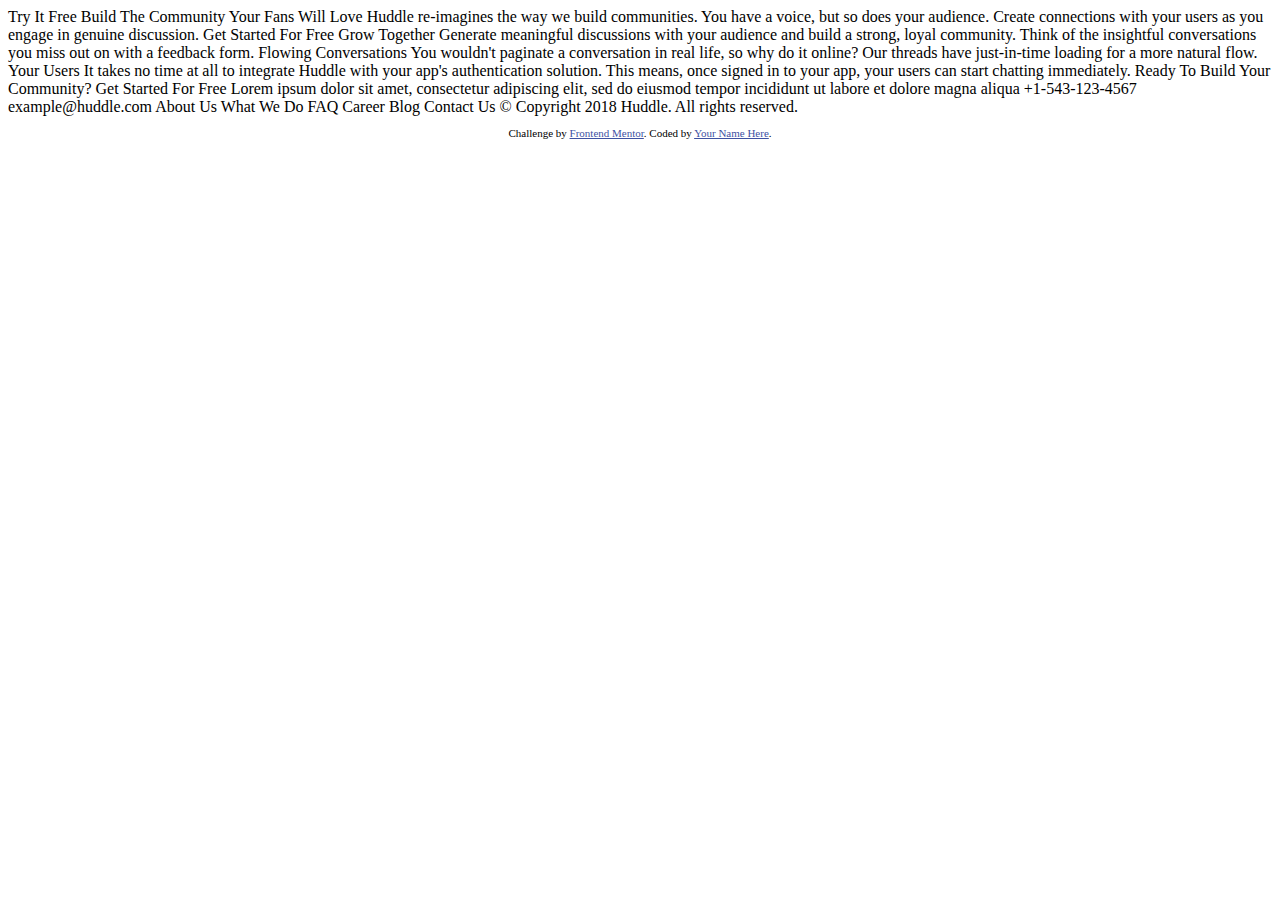
==== huddle-landing-page-945317-master/index.html @ 1561a996 "frontendmentor first challenge" ====
<!DOCTYPE html>
<html lang="en">
<head>
  <meta charset="UTF-8">
  <meta name="viewport" content="width=device-width, initial-scale=1.0"> <!-- displays site properly based on user's device -->

  <link rel="icon" type="image/png" sizes="32x32" href="./images/favicon-32x32.png">
  
  <title>Frontend Mentor | Huddle landing page with alternating feature blocks</title>

  <!-- Feel free to remove these styles or customise in your own stylesheet 👍 -->
  <style>
    .attribution { font-size: 11px; text-align: center; }
    .attribution a { color: hsl(228, 45%, 44%); }
  </style>
</head>
<body>

  Try It Free

  Build The Community Your Fans Will Love

  Huddle re-imagines the way we build communities. You have a voice, but so does your audience. 
  Create connections with your users as you engage in genuine discussion. 

  Get Started For Free

  Grow Together

  Generate meaningful discussions with your audience and build a strong, loyal community. 
  Think of the insightful conversations you miss out on with a feedback form. 

  Flowing Conversations

  You wouldn't paginate a conversation in real life, so why do it online? Our threads 
  have just-in-time loading for a more natural flow.

  Your Users

  It takes no time at all to integrate Huddle with your app's authentication solution. 
  This means, once signed in to your app, your users can start chatting immediately.

  Ready To Build Your Community?

  Get Started For Free

  Lorem ipsum dolor sit amet, consectetur adipiscing elit, sed do eiusmod tempor 
  incididunt ut labore et dolore magna aliqua

  +1-543-123-4567
  example@huddle.com

  About Us
  What We Do
  FAQ

  Career
  Blog
  Contact Us

  &copy; Copyright 2018 Huddle. All rights reserved.

  <footer>
    <p class="attribution">
      Challenge by <a href="https://www.frontendmentor.io?ref=challenge" target="_blank">Frontend Mentor</a>. 
      Coded by <a href="#">Your Name Here</a>.
    </p>
  </footer>
</body>
</html>
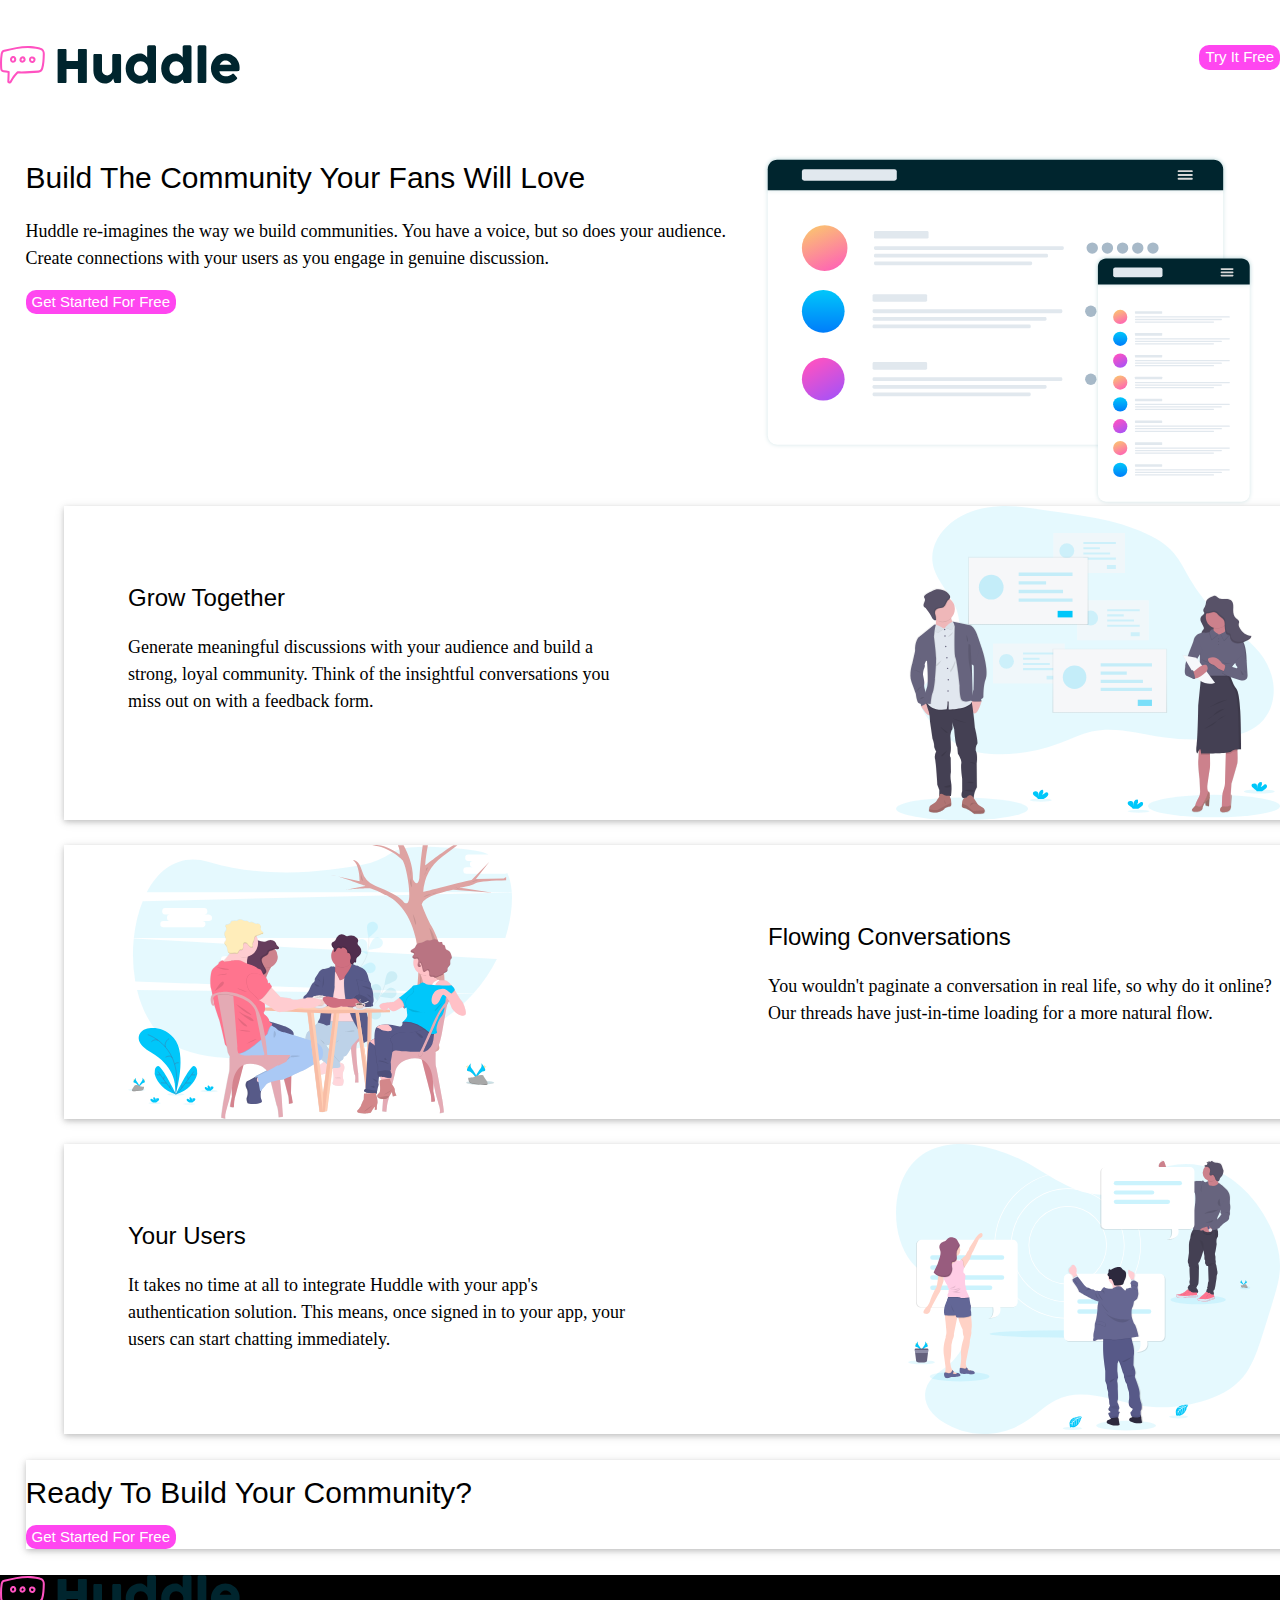
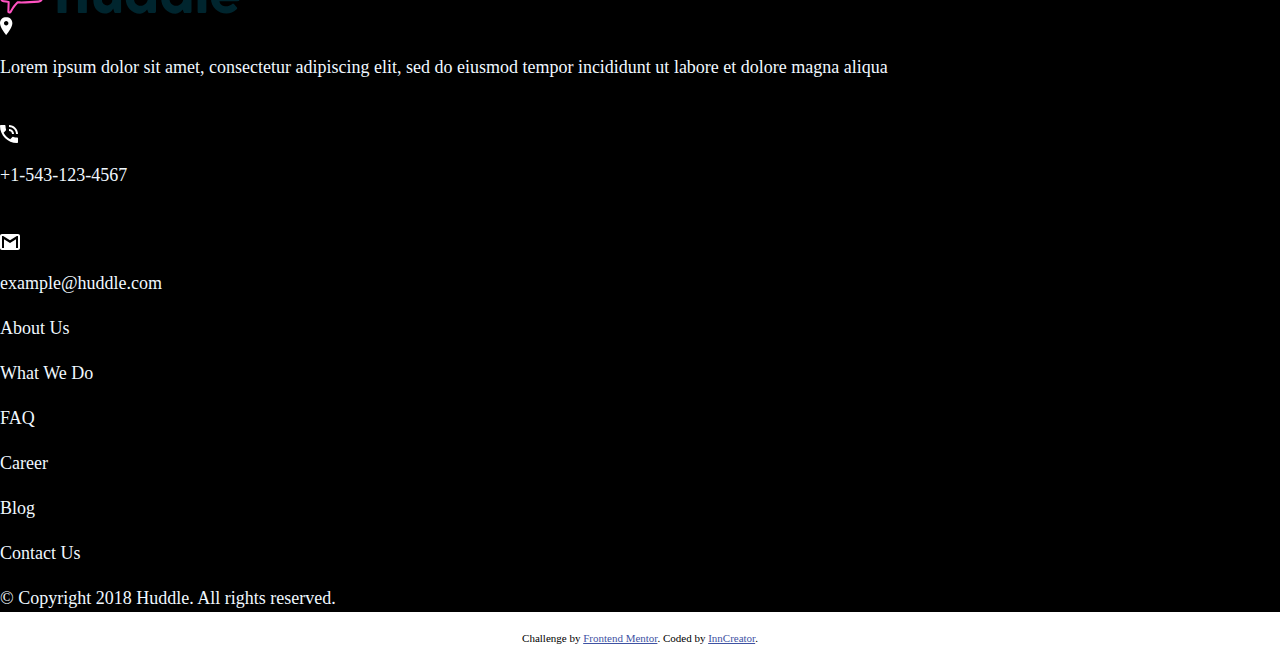
==== commit 55ba0b23: "frontendmentor challenge" ====
--- a/huddle-landing-page-945317-master/index.html
+++ b/huddle-landing-page-945317-master/index.html
@@ -5,7 +5,8 @@
   <meta name="viewport" content="width=device-width, initial-scale=1.0"> <!-- displays site properly based on user's device -->
 
   <link rel="icon" type="image/png" sizes="32x32" href="./images/favicon-32x32.png">
-  
+  <link rel="stylesheet" href="css/style.css">
+  <link rel="stylesheet" href="https://www.w3schools.com/w3css/4/w3.css">
   <title>Frontend Mentor | Huddle landing page with alternating feature blocks</title>
 
   <!-- Feel free to remove these styles or customise in your own stylesheet 👍 -->
@@ -15,55 +16,85 @@
   </style>
 </head>
 <body>
-
-  Try It Free
-
-  Build The Community Your Fans Will Love
-
-  Huddle re-imagines the way we build communities. You have a voice, but so does your audience. 
-  Create connections with your users as you engage in genuine discussion. 
-
-  Get Started For Free
-
-  Grow Together
-
-  Generate meaningful discussions with your audience and build a strong, loyal community. 
-  Think of the insightful conversations you miss out on with a feedback form. 
-
-  Flowing Conversations
-
-  You wouldn't paginate a conversation in real life, so why do it online? Our threads 
-  have just-in-time loading for a more natural flow.
-
-  Your Users
-
-  It takes no time at all to integrate Huddle with your app's authentication solution. 
-  This means, once signed in to your app, your users can start chatting immediately.
-
-  Ready To Build Your Community?
-
-  Get Started For Free
-
-  Lorem ipsum dolor sit amet, consectetur adipiscing elit, sed do eiusmod tempor 
-  incididunt ut labore et dolore magna aliqua
-
-  +1-543-123-4567
-  example@huddle.com
-
-  About Us
-  What We Do
-  FAQ
-
-  Career
-  Blog
-  Contact Us
-
-  &copy; Copyright 2018 Huddle. All rights reserved.
-
+  <br><br>
+  <header class="header w3-cell-row ">
+    <img src="images/logo.svg" alt="">
+      <button >Try It Free</button>
+  </header>
+  <br>
+  <br>
+  <main class="main">
+      <div >
+          <img src="images/illustration-mockups.svg" alt="" class="responsive">
+      </div>
+    <div>
+      <h2>Build The Community Your Fans Will Love</h2>
+      <p>Huddle re-imagines the way we build communities. You have a voice, but so does your audience. 
+        Create connections with your users as you engage in genuine discussion. </p>
+      <button>Get Started For Free</button>
+    </div>
+  </main>
+  <br>
+  <div class="grow w3-cell-row w3-card ">
+    <div class="growone">
+        <h3>Grow Together</h3>
+        <p>Generate meaningful discussions with your audience and build a strong, loyal community. 
+          Think of the insightful conversations you miss out on with a feedback form. </p>
+    </div>
+    <img src="images/illustration-grow-together.svg" alt="" class="responsive">
+  </div>
+  <div class="float w3-cell-row w3-card ">
+    <div class="floatone">
+        <h3>Flowing Conversations</h3>
+        <p>You wouldn't paginate a conversation in real life, so why do it online? Our threads 
+          have just-in-time loading for a more natural flow.</p>
+    </div>
+    <img src="images/illustration-flowing-conversation.svg" alt="" class="responsive">
+  </div>
+  <div class="users w3-cell-row w3-card ">
+      <img src="images/illustration-your-users.svg" alt="" class="responsive">
+    <div class="usersone">
+        <h3>Your Users</h3>
+        <p>It takes no time at all to integrate Huddle with your app's authentication solution. 
+          This means, once signed in to your app, your users can start chatting immediately.</p>
+    </div>
+  </div>
+  <div class="build w3-cell-row w3-card ">
+    <h2>Ready To Build Your Community?</h2>
+    <button>Get Started For Free</button>
+  </div>  
+  <div class="bottom">
+    <div >
+      <img src="images/logo.svg" alt="">
+      <br>
+      <img src="images/icon-location.svg" alt="">
+      <p>Lorem ipsum dolor sit amet, consectetur adipiscing elit, sed do eiusmod tempor 
+        incididunt ut labore et dolore magna aliqua</p>
+      <br>
+      <img src="images/icon-phone.svg" alt="">
+      <p>+1-543-123-4567</p>
+      <br>
+      <img src="images/icon-email.svg" alt="">
+      <p>example@huddle.com</p>
+    </div>
+    <div>
+      <p>About Us</p>
+      <p>What We Do</p>
+      <p>FAQ</p>
+    </div>
+    <div>
+      <p>Career</p>
+      <p>Blog</p>
+      <p>Contact Us</p>
+    </div>
+    <div>
+      <p>&copy; Copyright 2018 Huddle. All rights reserved.</p>
+    </div>
+  </div>
   <footer>
     <p class="attribution">
       Challenge by <a href="https://www.frontendmentor.io?ref=challenge" target="_blank">Frontend Mentor</a>. 
-      Coded by <a href="#">Your Name Here</a>.
+      Coded by <a href="https://twitter.com/InnCreator">InnCreator</a>.
     </p>
   </footer>
 </body>
--- a/huddle-landing-page-945317-master/css/style.css
+++ b/huddle-landing-page-945317-master/css/style.css
@@ -0,0 +1,110 @@
+@import url('https://fonts.google.com/specimen/Poppins');
+@import url('https://fonts.google.com/specimen/Open+Sans');
+@import url('https://fontawesome.com/');
+body{
+     margin-right: 10;
+     padding: 0;
+}
+button{
+    color: white;
+    border: none;
+    border-radius: 10px;
+    text-align: center;
+    background-color: rgba(255, 0, 234, 0.726);
+    box-shadow: 2 14px 8px 2 rgba(0,0,0,0.2);
+}
+p  {
+    Font-size: 18px;
+    font-weight: 400;
+    font-family: "Poppins";
+}
+h2{
+    font-weight: 600;
+    font-family: "Open Sans";
+}
+h3{
+    font-weight: 700;
+    font-family: "Open Sans";
+}
+.header img {
+    float: left;
+}
+.header button {
+    float: right;
+    float: clear;
+    
+}
+main {
+    background: url(bg-hero-desktop.svg);
+    margin: 2% 2%;
+}
+.main img{
+    float: right;
+    float: clear;
+}
+.grow  {
+    box-align: center;
+    box-shadow: 0 4px 8px 0 rgba(0,0,0,0.2);
+    margin: 2% 5%;
+    /* width: 80%; */
+}
+.growone{
+    float: left;
+    width: 40%;
+    margin-left: 5%;
+    margin-top: 5%; 
+}
+.grow img{
+    float: right;
+    width: 30%;
+    margin-right: 5%;
+    height: auto;
+}
+.float{
+    float: center;
+    box-shadow: 0 4px 8px 0 rgba(0,0,0,0.2);
+    margin: 2% 5%;
+}
+.float img {
+    float: left;
+    width: 30%;
+    margin-left: 5%;
+    height: auto;
+    
+}
+.floatone{
+    float: right;
+    width: 40%;
+    margin-right: 5%;
+    margin-top: 5%; 
+}
+.users{
+    box-shadow: 2px 4px 8px 2px rgba(0,0,0,0.2);
+    margin: 2% 5%;
+}
+.users img{
+    float: right;
+    width: 30%;
+    margin-right: 5%;
+    height: auto;
+}
+.usersone{
+    float: left;
+    width: 40%;
+    margin-left: 5%;
+    margin-top: 5%; 
+}
+.build{
+    float: center;
+    margin-right: 30%;
+    width: 50%;
+    margin: 2%;
+}
+.responsive{
+    width: 40%;
+    height: auto;
+}
+.bottom{
+    color: aliceblue;
+    background-color: black;
+}
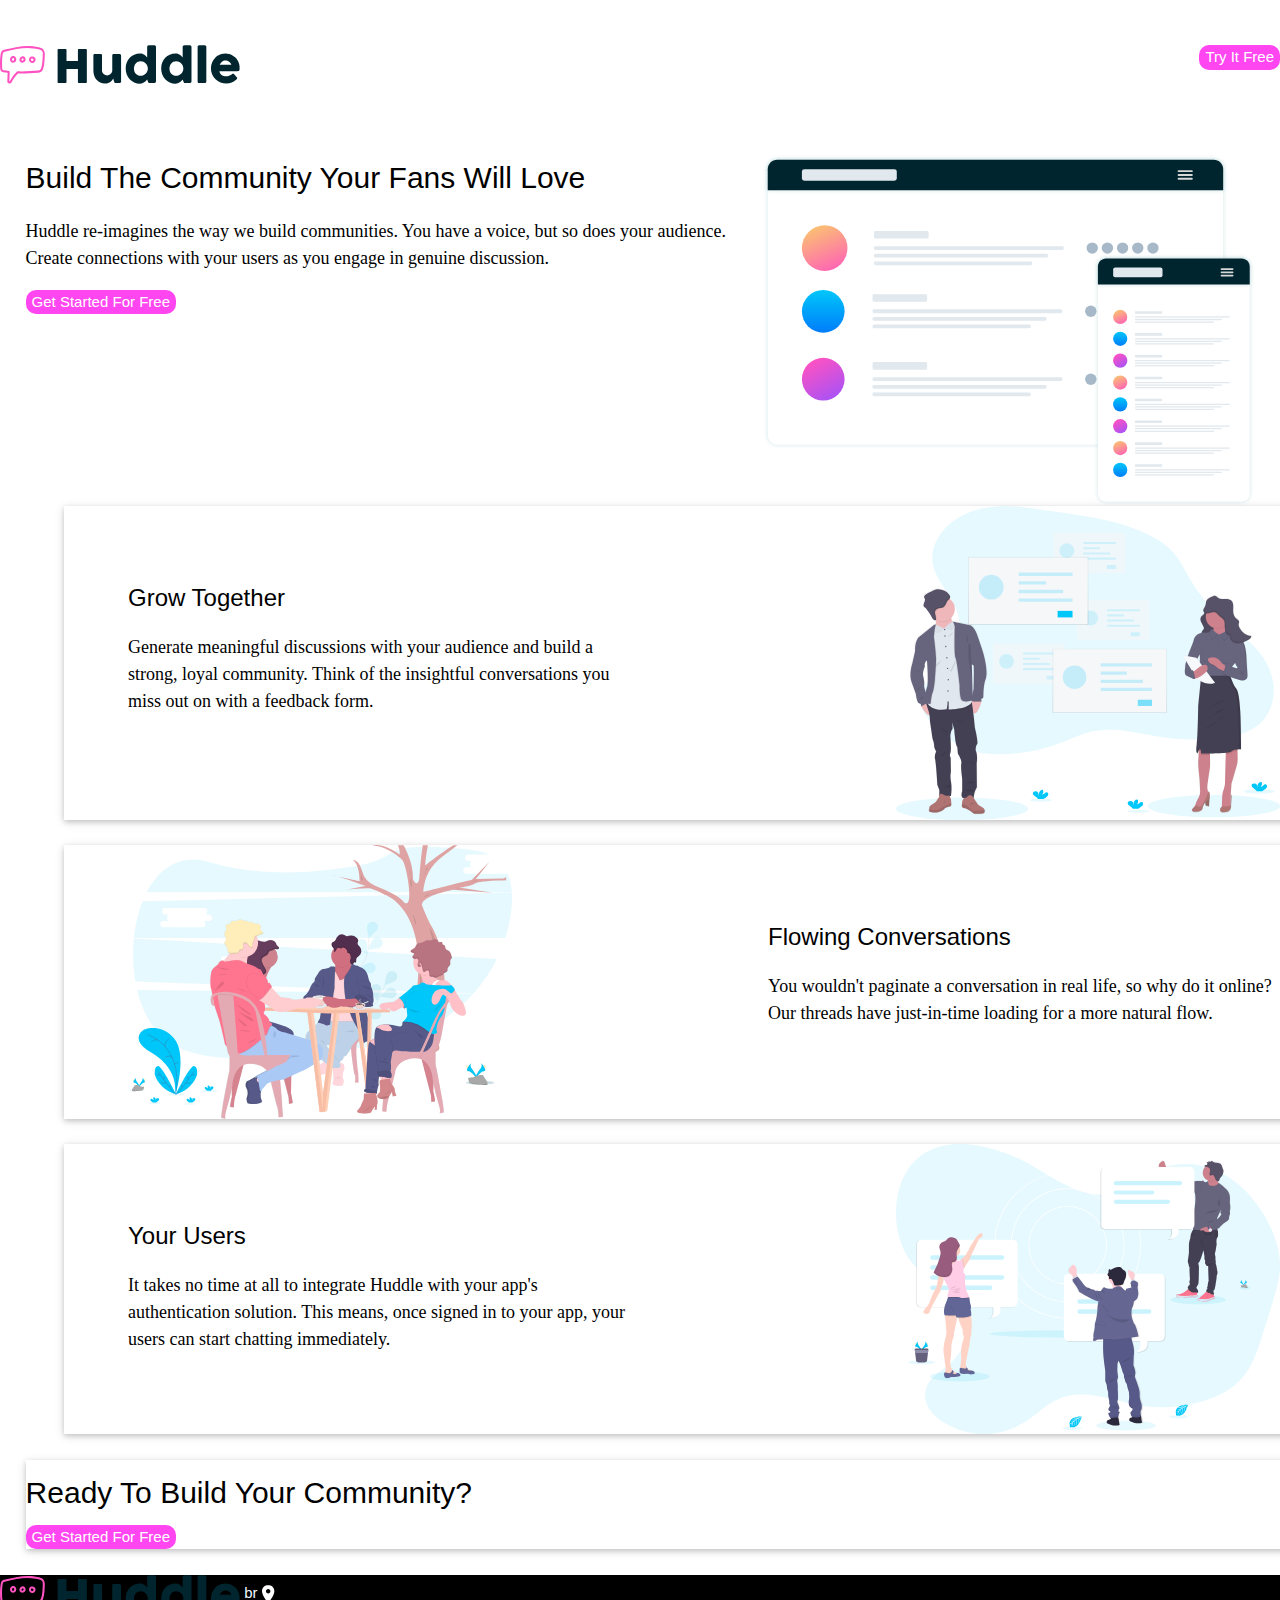
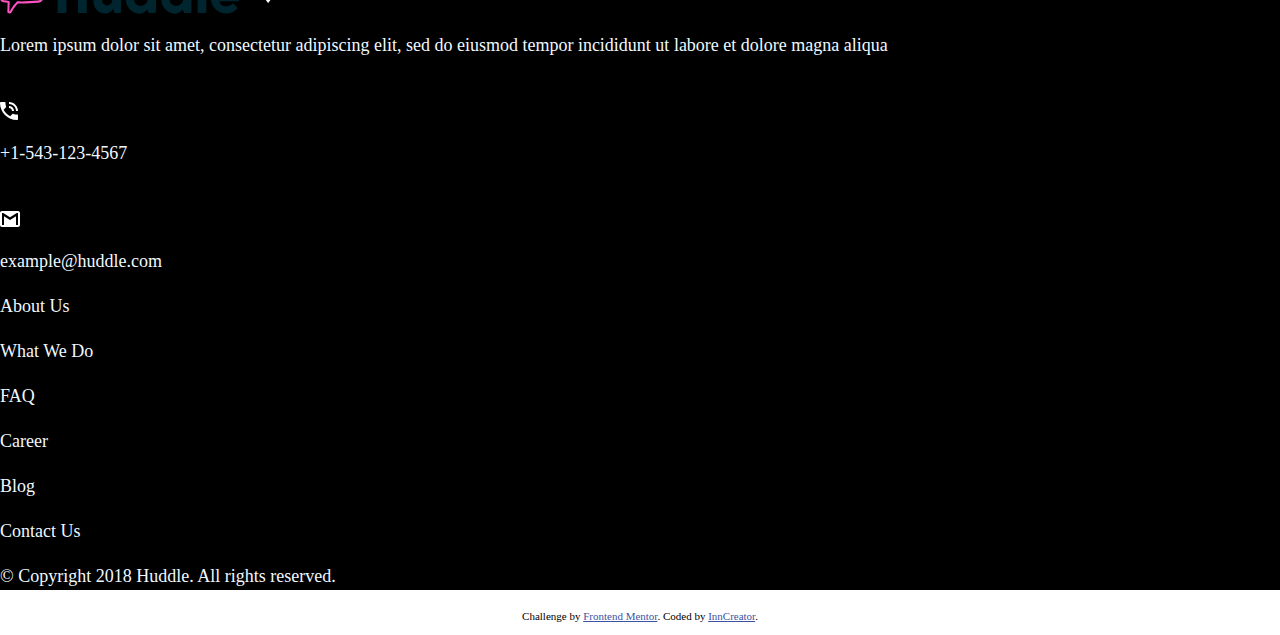
==== commit d4679f2e: "margins, ugh" ====
--- a/huddle-landing-page-945317-master/index.html
+++ b/huddle-landing-page-945317-master/index.html
@@ -66,7 +66,7 @@
   <div class="bottom">
     <div >
       <img src="images/logo.svg" alt="">
-      <br>
+      br
       <img src="images/icon-location.svg" alt="">
       <p>Lorem ipsum dolor sit amet, consectetur adipiscing elit, sed do eiusmod tempor 
         incididunt ut labore et dolore magna aliqua</p>
--- a/huddle-landing-page-945317-master/css/style.css
+++ b/huddle-landing-page-945317-master/css/style.css
@@ -2,8 +2,7 @@
 @import url('https://fonts.google.com/specimen/Open+Sans');
 @import url('https://fontawesome.com/');
 body{
-     margin-right: 10;
-     padding: 0;
+     padding-right: 10;
 }
 button{
     color: white;
@@ -26,6 +25,9 @@
     font-weight: 700;
     font-family: "Open Sans";
 }
+.header{
+    grid-row: 2;
+}
 .header img {
     float: left;
 }
@@ -44,9 +46,9 @@
 }
 .grow  {
     box-align: center;
-    box-shadow: 0 4px 8px 0 rgba(0,0,0,0.2);
+    box-shadow: 2 4px 8px 2 rgba(0,0,0,0.2);
     margin: 2% 5%;
-    /* width: 80%; */
+    width: 80%;
 }
 .growone{
     float: left;
@@ -64,6 +66,7 @@
     float: center;
     box-shadow: 0 4px 8px 0 rgba(0,0,0,0.2);
     margin: 2% 5%;
+    width: 80%;
 }
 .float img {
     float: left;
@@ -81,6 +84,7 @@
 .users{
     box-shadow: 2px 4px 8px 2px rgba(0,0,0,0.2);
     margin: 2% 5%;
+    width: 80%;
 }
 .users img{
     float: right;
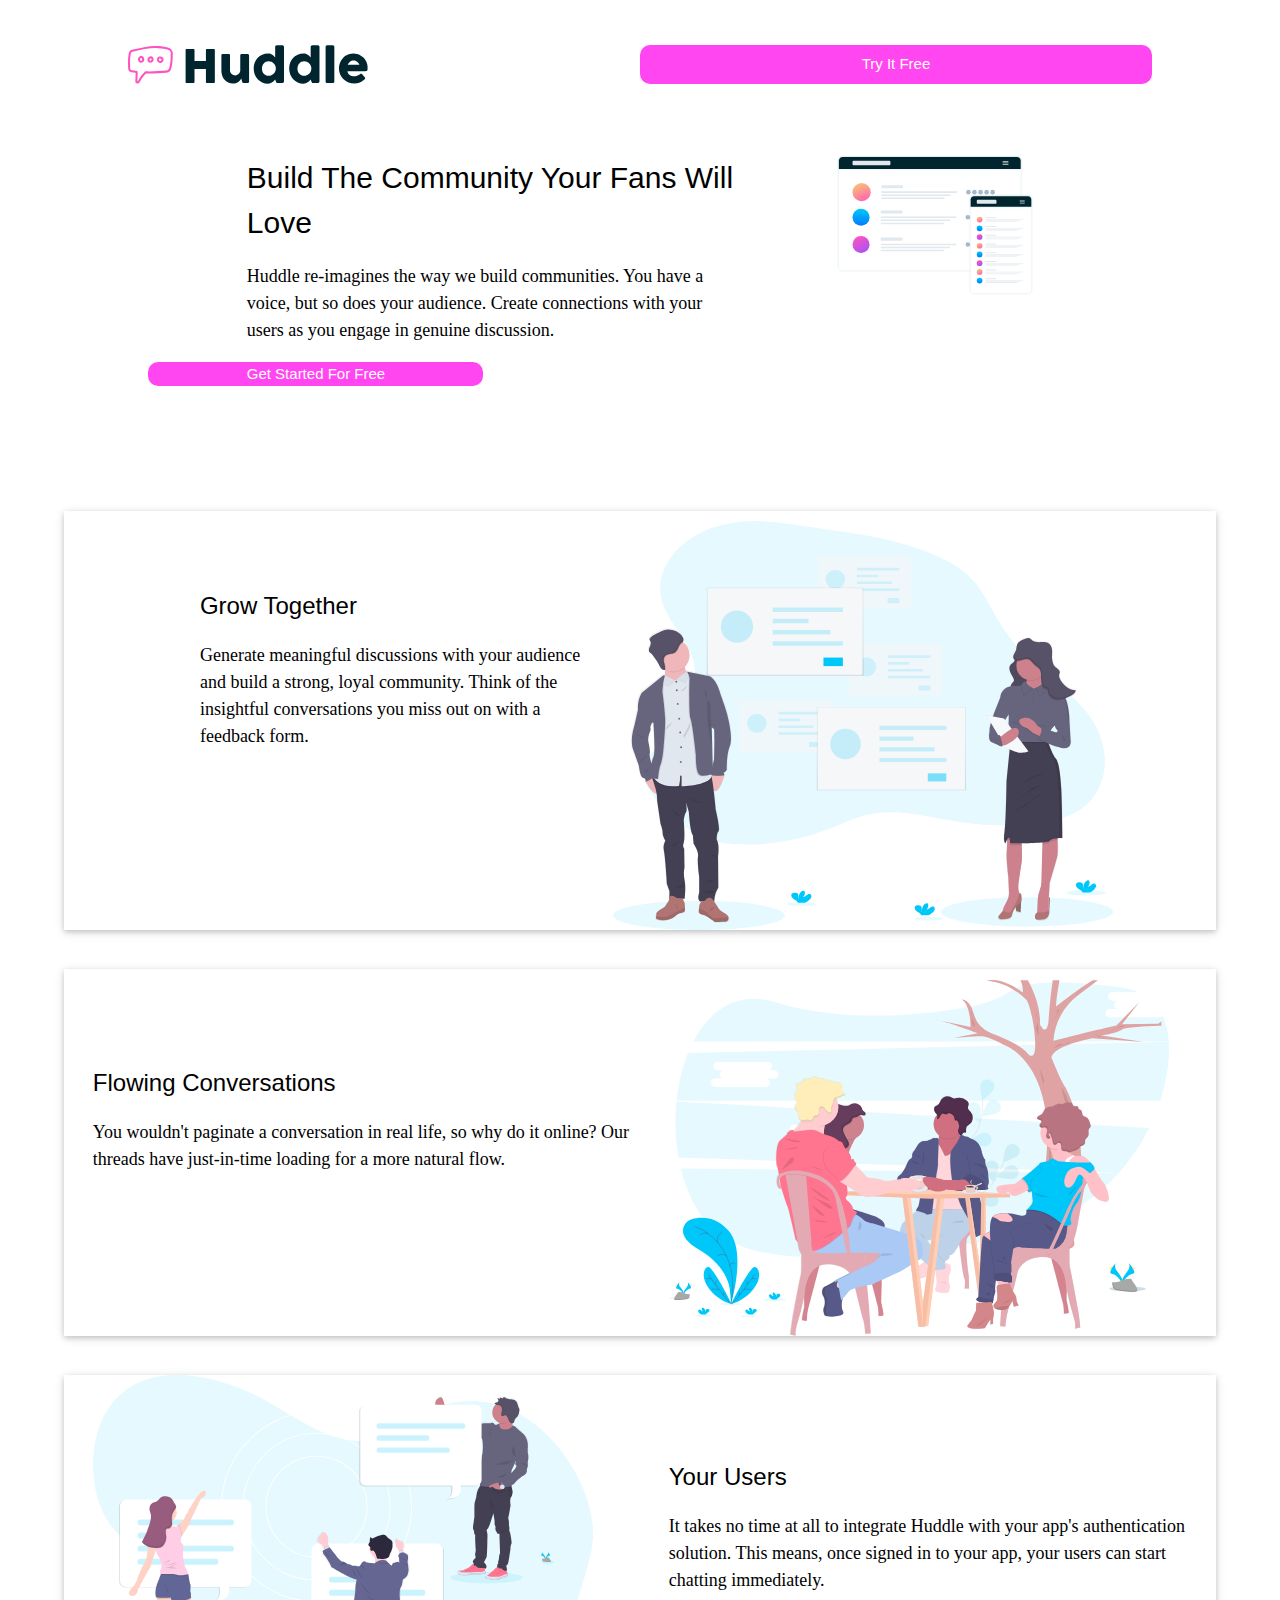
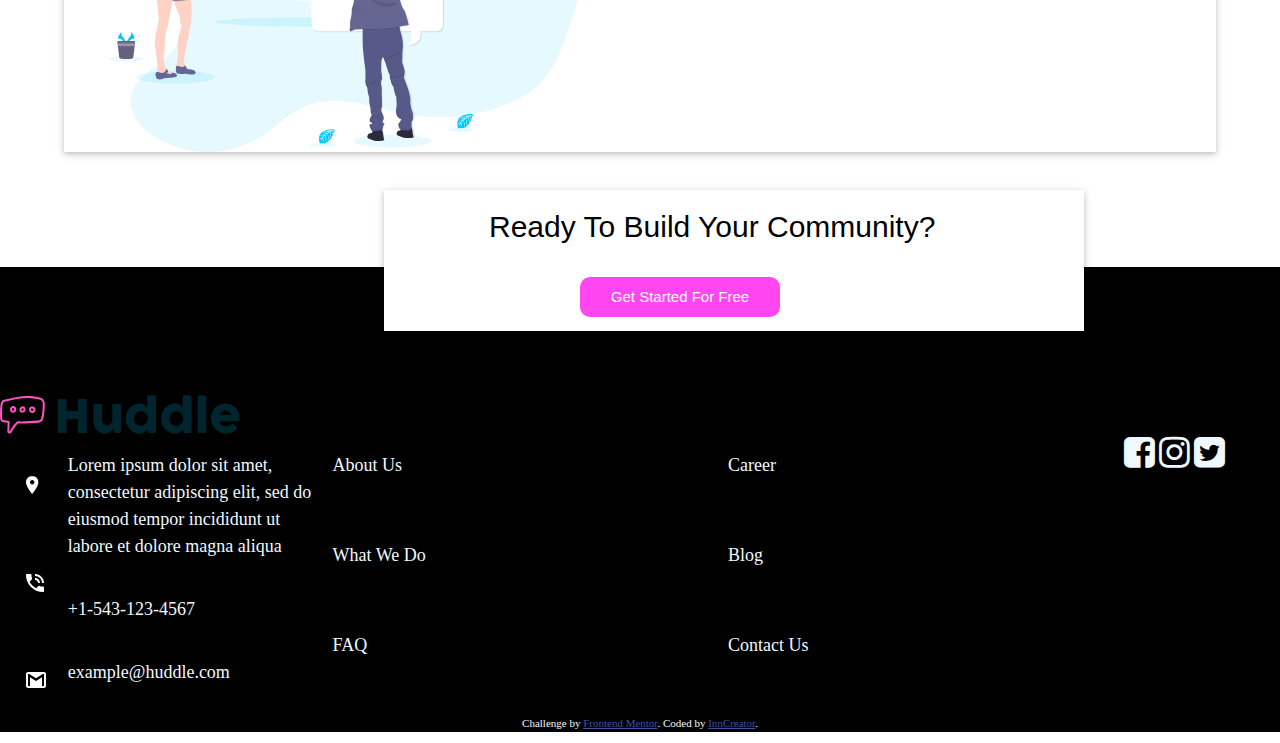
==== commit 77ffa297: "finished landing page" ====
--- a/huddle-landing-page-945317-master/index.html
+++ b/huddle-landing-page-945317-master/index.html
@@ -3,7 +3,7 @@
 <head>
   <meta charset="UTF-8">
   <meta name="viewport" content="width=device-width, initial-scale=1.0"> <!-- displays site properly based on user's device -->
-
+  <link rel="stylesheet" href="https://cdnjs.cloudflare.com/ajax/libs/font-awesome/4.7.0/css/font-awesome.min.css">
   <link rel="icon" type="image/png" sizes="32x32" href="./images/favicon-32x32.png">
   <link rel="stylesheet" href="css/style.css">
   <link rel="stylesheet" href="https://www.w3schools.com/w3css/4/w3.css">
@@ -17,25 +17,27 @@
 </head>
 <body>
   <br><br>
-  <header class="header w3-cell-row ">
-    <img src="images/logo.svg" alt="">
-      <button >Try It Free</button>
-  </header>
+  <div class="head">
+      <header class="header grid ">
+          <img src="images/logo.svg" alt="">
+            <button >Try It Free</button>
+        </header>
+        <br>
+        <br>
+        <main class="main" >
+            <div >
+                <img src="images/illustration-mockups.svg" alt="" class="responsive">
+            </div>
+          <div>
+            <h2>Build The Community Your Fans Will Love</h2>
+            <p>Huddle re-imagines the way we build communities. You have a voice, but so does your audience. 
+              Create connections with your users as you engage in genuine discussion. </p>
+            <button>Get Started For Free</button>
+          </div>
+        </main>
+  </div>
   <br>
-  <br>
-  <main class="main">
-      <div >
-          <img src="images/illustration-mockups.svg" alt="" class="responsive">
-      </div>
-    <div>
-      <h2>Build The Community Your Fans Will Love</h2>
-      <p>Huddle re-imagines the way we build communities. You have a voice, but so does your audience. 
-        Create connections with your users as you engage in genuine discussion. </p>
-      <button>Get Started For Free</button>
-    </div>
-  </main>
-  <br>
-  <div class="grow w3-cell-row w3-card ">
+  <div class="grow grid w3-card ">
     <div class="growone">
         <h3>Grow Together</h3>
         <p>Generate meaningful discussions with your audience and build a strong, loyal community. 
@@ -43,7 +45,7 @@
     </div>
     <img src="images/illustration-grow-together.svg" alt="" class="responsive">
   </div>
-  <div class="float w3-cell-row w3-card ">
+  <div class="float grid w3-card ">
     <div class="floatone">
         <h3>Flowing Conversations</h3>
         <p>You wouldn't paginate a conversation in real life, so why do it online? Our threads 
@@ -51,7 +53,7 @@
     </div>
     <img src="images/illustration-flowing-conversation.svg" alt="" class="responsive">
   </div>
-  <div class="users w3-cell-row w3-card ">
+  <div class="users grid w3-card ">
       <img src="images/illustration-your-users.svg" alt="" class="responsive">
     <div class="usersone">
         <h3>Your Users</h3>
@@ -59,43 +61,54 @@
           This means, once signed in to your app, your users can start chatting immediately.</p>
     </div>
   </div>
-  <div class="build w3-cell-row w3-card ">
+  <div class="build grid1 w3-card ">
     <h2>Ready To Build Your Community?</h2>
     <button>Get Started For Free</button>
   </div>  
   <div class="bottom">
-    <div >
-      <img src="images/logo.svg" alt="">
-      br
-      <img src="images/icon-location.svg" alt="">
-      <p>Lorem ipsum dolor sit amet, consectetur adipiscing elit, sed do eiusmod tempor 
-        incididunt ut labore et dolore magna aliqua</p>
-      <br>
-      <img src="images/icon-phone.svg" alt="">
-      <p>+1-543-123-4567</p>
-      <br>
-      <img src="images/icon-email.svg" alt="">
-      <p>example@huddle.com</p>
+    <div class="bottom-content">
+       <img src="images/logo.svg" alt="">
+        <div class="gridcol">
+            <div class="gridrow" >
+              <br>
+              <img src="images/icon-location.svg" alt="">
+              <br>
+              <br>
+              <img src="images/icon-phone.svg" alt="">
+              <br>
+              <br>
+              <img src="images/icon-email.svg" alt="">
+            </div>
+            <div class="gridrow">
+                <p>Lorem ipsum dolor sit amet, consectetur adipiscing elit, sed do eiusmod tempor 
+                  incididunt ut labore et dolore magna aliqua</p>
+                <p>+1-543-123-4567</p>
+                <p>example@huddle.com</p>
+            </div>
+            <div class="gridrow">
+              <p>About Us</p>
+              <p>What We Do</p>
+              <p>FAQ</p>
+            </div>
+            <div class="gridrow">
+              <p>Career</p>
+              <p>Blog</p>
+              <p>Contact Us</p>
+            </div>
+            <div>
+                <i class="fa fa-facebook-square" style="font-size:36px"></i>
+                <i class="fa fa-instagram" style="font-size:36px"></i>
+                <i class="fa fa-twitter-square" style="font-size:36px"></i>
+            </div>
+        </div>
     </div>
-    <div>
-      <p>About Us</p>
-      <p>What We Do</p>
-      <p>FAQ</p>
-    </div>
-    <div>
-      <p>Career</p>
-      <p>Blog</p>
-      <p>Contact Us</p>
-    </div>
-    <div>
-      <p>&copy; Copyright 2018 Huddle. All rights reserved.</p>
-    </div>
+    <footer>
+        <p class="attribution">
+          Challenge by <a href="https://www.frontendmentor.io?ref=challenge" target="_blank">Frontend Mentor</a>. 
+          Coded by <a href="https://twitter.com/InnCreator">InnCreator</a>.
+        </p>
+      </footer>
   </div>
-  <footer>
-    <p class="attribution">
-      Challenge by <a href="https://www.frontendmentor.io?ref=challenge" target="_blank">Frontend Mentor</a>. 
-      Coded by <a href="https://twitter.com/InnCreator">InnCreator</a>.
-    </p>
-  </footer>
+
 </body>
 </html>--- a/huddle-landing-page-945317-master/css/style.css
+++ b/huddle-landing-page-945317-master/css/style.css
@@ -1,8 +1,15 @@
 @import url('https://fonts.google.com/specimen/Poppins');
 @import url('https://fonts.google.com/specimen/Open+Sans');
 @import url('https://fontawesome.com/');
+.head{
+    background-image:url(images/bg-hero-desktop.svg);
+}
+.grid{
+    display: grid;
+    grid-template-columns: 100fr 100fr;
+}
 body{
-     padding-right: 10;
+    margin: 0%;
 }
 button{
     color: white;
@@ -26,7 +33,8 @@
     font-family: "Open Sans";
 }
 .header{
-    grid-row: 2;
+    padding-right: 10%;
+    padding-left: 10%;
 }
 .header img {
     float: left;
@@ -36,73 +44,93 @@
     float: clear;
     
 }
+.main *{
+    padding-right: 10%;
+     padding-left: 10%;
+}
 main {
-    background: url(bg-hero-desktop.svg);
     margin: 2% 2%;
+    margin-bottom: 5%;
 }
 .main img{
     float: right;
     float: clear;
 }
 .grow  {
+    padding-right: 10%;
+     padding-left: 10%;
     box-align: center;
-    box-shadow: 2 4px 8px 2 rgba(0,0,0,0.2);
-    margin: 2% 5%;
-    width: 80%;
+    box-shadow: 2px 4px 8px 2px rgba(0,0,0,0.2);
+    margin: 3% 5%;
 }
 .growone{
+    width: 70fr;
+    margin-left: 2%;
+    margin-top: 17%; 
+}
+.grow img {
+    margin-top: 2%;
     float: left;
-    width: 40%;
+    width: 500px;
     margin-left: 5%;
-    margin-top: 5%; 
-}
-.grow img{
-    float: right;
-    width: 30%;
-    margin-right: 5%;
     height: auto;
+    
 }
 .float{
-    float: center;
-    box-shadow: 0 4px 8px 0 rgba(0,0,0,0.2);
-    margin: 2% 5%;
-    width: 80%;
+    /* padding-right: 5%;
+     padding-left: 5%;
+    float: center; */
+    box-shadow: 2px 4px 8px 2px rgba(0,0,0,0.2);
+    margin: 3% 5%;
 }
 .float img {
+    margin-top: 2%;
     float: left;
-    width: 30%;
+    width: 500px;
     margin-left: 5%;
     height: auto;
     
 }
 .floatone{
-    float: right;
-    width: 40%;
-    margin-right: 5%;
-    margin-top: 5%; 
+    width: 60fr;
+    margin-left: 5%;
+    margin-top: 15%; 
 }
 .users{
-    box-shadow: 2px 4px 8px 2px rgba(0,0,0,0.2);
-    margin: 2% 5%;
-    width: 80%;
+    box-shadow: 2px 4px 8px 2px hsl(208, 11%, 55%);
+    margin: 3% 5%;
 }
 .users img{
     float: right;
     width: 30%;
-    margin-right: 5%;
+    margin-left: 5%;
+    width: 500px;
     height: auto;
 }
 .usersone{
     float: left;
-    width: 40%;
+    width: 60fr;
     margin-left: 5%;
-    margin-top: 5%; 
+    margin-top: 13%; 
+}
+.grid1 {
+    display: grid;
+    grid-auto-flow: row;
+    width: 700px;
 }
 .build{
-    float: center;
-    margin-right: 30%;
-    width: 50%;
-    margin: 2%;
+    margin: 0% 30%;
+    background-color: white;
+    margin-bottom: -5%;
+    position: relative;
+}
+.build h2 {
+    margin: 2% 15%;
+}
+.build button{
+    margin: 2% 28%;
+    width: 200px;
+    height: 40px;
 }
 .responsive{
     width: 40%;
@@ -111,4 +139,21 @@
 .bottom{
     color: aliceblue;
     background-color: black;
+    margin-bottom: 0%;
 }
+.bottom-content img {
+    margin-top: 10%;
+}
+.gridcol{
+    margin: 0% 2%;
+    display: grid;
+    grid-gap: 3px;
+    grid-auto-flow: column;
+    grid-template-columns: 3fr 20fr 30fr 30fr 10fr ;
+}
+.gridrow {
+    display: grid;
+    height: auto;
+    grid-auto-flow: row;
+}
+
